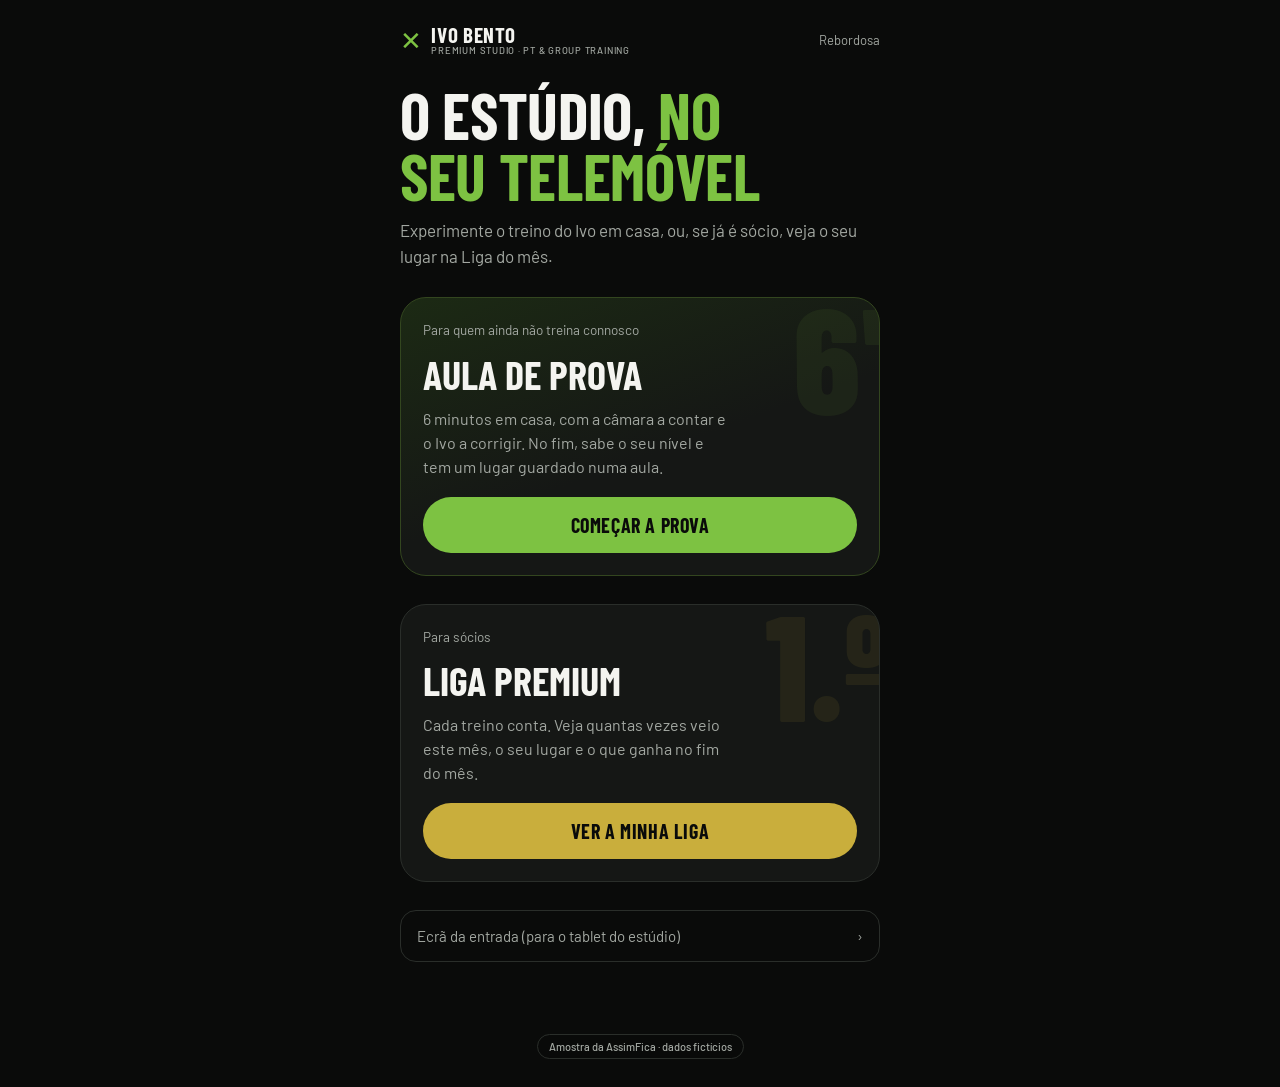
==== app/index.html @ 7d726864 "Amostra para o Ivo Bento Premium Studio: website e app Website do estúdio (abertura pelo X, modalida" ====
<!DOCTYPE html>
<html lang="pt-PT">
<head>
<meta charset="utf-8">
<meta name="robots" content="noindex, nofollow">
<meta name="viewport" content="width=device-width, initial-scale=1, viewport-fit=cover">
<title>Ivo Bento Premium Studio</title>
<meta name="theme-color" content="#0A0B0A">
<link rel="manifest" href="manifest.webmanifest">
<link rel="apple-touch-icon" href="icone-192.png">
<meta name="apple-mobile-web-app-capable" content="yes">
<meta name="apple-mobile-web-app-status-bar-style" content="black-translucent">
<link rel="preconnect" href="https://fonts.googleapis.com">
<link rel="preconnect" href="https://fonts.gstatic.com" crossorigin>
<link href="https://fonts.googleapis.com/css2?family=Barlow+Condensed:wght@600;700;800&family=Barlow:wght@400;500;600&display=swap" rel="stylesheet">
<link rel="stylesheet" href="comum.css">
<style>
.pag { max-width: 520px; margin: 0 auto; padding: max(24px, env(safe-area-inset-top)) 20px 64px; display: grid; gap: 28px; }
.topo { display: flex; justify-content: space-between; align-items: center; }
.topo .onde { font-size: 13px; color: var(--suave); }
.ola h1 { font-size: clamp(46px, 13vw, 64px); }
.ola h1 span { color: var(--verde); }
.ola p { color: var(--suave); margin-top: 12px; font-size: 17px; }
.entrada { display: grid; gap: 14px; text-decoration: none; background: var(--placa); border: 1px solid var(--linha); border-radius: 26px; padding: 22px; position: relative; overflow: hidden; }
.entrada .para { font-size: 13.5px; color: var(--suave); }
.entrada h2 { font-size: 40px; }
.entrada p { color: var(--suave); font-size: 16px; max-width: 34ch; }
.entrada .btn { margin-top: 4px; }
.entrada.prova { background: linear-gradient(160deg, #1C2A14 0%, #151715 55%); border-color: #33461f; }
.entrada .marca-d { position: absolute; right: -10px; top: -18px; font: 800 150px/1 var(--f-titulo); color: rgba(125,194,66,.08); pointer-events: none; }
.entrada.liga .marca-d { color: rgba(201,174,60,.09); }
.mais { display: grid; gap: 10px; font-size: 15px; color: var(--suave); }
.mais a { display: flex; justify-content: space-between; padding: 14px 16px; border: 1px solid var(--linha); border-radius: 16px; text-decoration: none; }
.instalar { display: none; }
.instalar.mostra { display: block; }
.ios { font-size: 14px; color: var(--suave); border: 1px dashed var(--linha); border-radius: 16px; padding: 14px 16px; }
</style>
</head>
<body>
<main class="pag">
  <header class="topo">
    <a class="logo" href="../index.html"><span class="x">✕</span><span>Ivo Bento<small>Premium Studio · PT &amp; Group Training</small></span></a>
    <span class="onde">Rebordosa</span>
  </header>

  <section class="ola">
    <h1>O estúdio, <span>no seu telemóvel</span></h1>
    <p>Experimente o treino do Ivo em casa, ou, se já é sócio, veja o seu lugar na Liga do mês.</p>
  </section>

  <a class="entrada prova" href="prova.html">
    <span class="marca-d" aria-hidden="true">6'</span>
    <span class="para">Para quem ainda não treina connosco</span>
    <h2>Aula de Prova</h2>
    <p>6 minutos em casa, com a câmara a contar e o Ivo a corrigir. No fim, sabe o seu nível e tem um lugar guardado numa aula.</p>
    <span class="btn">Começar a prova</span>
  </a>

  <a class="entrada liga" href="liga.html">
    <span class="marca-d" aria-hidden="true">1.º</span>
    <span class="para">Para sócios</span>
    <h2>Liga Premium</h2>
    <p>Cada treino conta. Veja quantas vezes veio este mês, o seu lugar e o que ganha no fim do mês.</p>
    <span class="btn ouro">Ver a minha Liga</span>
  </a>

  <div class="instalar" id="instalar"><button class="btn sec" id="btn-instalar" type="button">Pôr no ecrã principal</button></div>
  <p class="ios" id="ios" hidden>Para ter o estúdio como uma app no iPhone: toque em Partilhar e depois em «Adicionar ao ecrã principal».</p>

  <nav class="mais" aria-label="Mais">
    <a href="porta.html"><span>Ecrã da entrada (para o tablet do estúdio)</span><span aria-hidden="true">›</span></a>
  </nav>
</main>
<span class="amostra">Amostra da AssimFica · dados fictícios</span>
<script>
let pedido = null;
window.addEventListener('beforeinstallprompt', e => { e.preventDefault(); pedido = e; document.getElementById('instalar').classList.add('mostra'); });
document.getElementById('btn-instalar').addEventListener('click', async () => { if (!pedido) return; pedido.prompt(); await pedido.userChoice; pedido = null; document.getElementById('instalar').classList.remove('mostra'); });
const ios = /iphone|ipad|ipod/i.test(navigator.userAgent) && !window.navigator.standalone;
if (ios) document.getElementById('ios').hidden = false;
if ('serviceWorker' in navigator) navigator.serviceWorker.register('sw.js').catch(() => {});
</script>
</body>
</html>
---- app/comum.css ----
/* Amostra da AssimFica para o Ivo Bento Premium Studio (6/11/2026).
   A identidade do estúdio: preto, o verde do X do logótipo, o dourado do «Pre Stage». */
:root {
  --preto: #0A0B0A;
  --placa: #151715;
  --placa2: #1E211E;
  --linha: #2A2E2A;
  --branco: #F4F4F0;
  --suave: #A3A8A2;
  --verde: #7DC242;
  --ouro: #C9AE3C;
  --erro: #FF6A55;
  --f-titulo: "Barlow Condensed", "Arial Narrow", system-ui, sans-serif;
  --f-corpo: "Barlow", system-ui, -apple-system, "Segoe UI", sans-serif;
  color-scheme: dark;
}
* { box-sizing: border-box; margin: 0; padding: 0; -webkit-tap-highlight-color: transparent; }
html, body { min-height: 100%; }
body { background: var(--preto); color: var(--branco); font: 400 17px/1.5 var(--f-corpo); }
button { font: inherit; color: inherit; border: 0; background: none; cursor: pointer; }
input, select { font: inherit; color: inherit; }
a { color: inherit; }
:focus-visible { outline: 2px solid var(--verde); outline-offset: 3px; border-radius: 6px; }
h1, h2, h3 { font-family: var(--f-titulo); font-weight: 700; line-height: .95; letter-spacing: -.005em; text-transform: uppercase; text-wrap: balance; }

.logo { display: inline-flex; align-items: center; gap: 9px; font: 700 21px/1 var(--f-titulo); letter-spacing: .03em; text-decoration: none; text-transform: uppercase; }
.logo .x { color: var(--verde); font-size: 26px; line-height: 1; }
.logo small { display: block; font: 500 9.5px/1.25 var(--f-corpo); letter-spacing: .08em; color: var(--suave); }

.btn { display: flex; align-items: center; justify-content: center; gap: 10px; min-height: 56px; padding: 0 24px; border-radius: 999px; background: var(--verde); color: #0A0B0A; font: 700 20px/1 var(--f-titulo); letter-spacing: .03em; text-transform: uppercase; text-decoration: none; width: 100%; transition: transform .15s ease, opacity .15s ease; }
.btn:active { transform: scale(.98); }
.btn.sec { background: var(--placa2); color: var(--branco); border: 1px solid var(--linha); }
.btn.ouro { background: var(--ouro); }
.btn[disabled] { opacity: .4; pointer-events: none; }

.amostra { display: block; width: fit-content; margin: 8px auto 28px; font: 500 11px/1 var(--f-corpo); color: var(--suave); background: rgba(10,11,10,.88); border: 1px solid var(--linha); padding: 6px 11px; border-radius: 999px; white-space: nowrap; pointer-events: none; }
.amostra.fixa { position: fixed; left: 50%; bottom: 10px; transform: translateX(-50%); margin: 0; z-index: 80; }
@media (prefers-reduced-motion: reduce) { *, *::before, *::after { animation-duration: .01ms !important; transition-duration: .01ms !important; } }
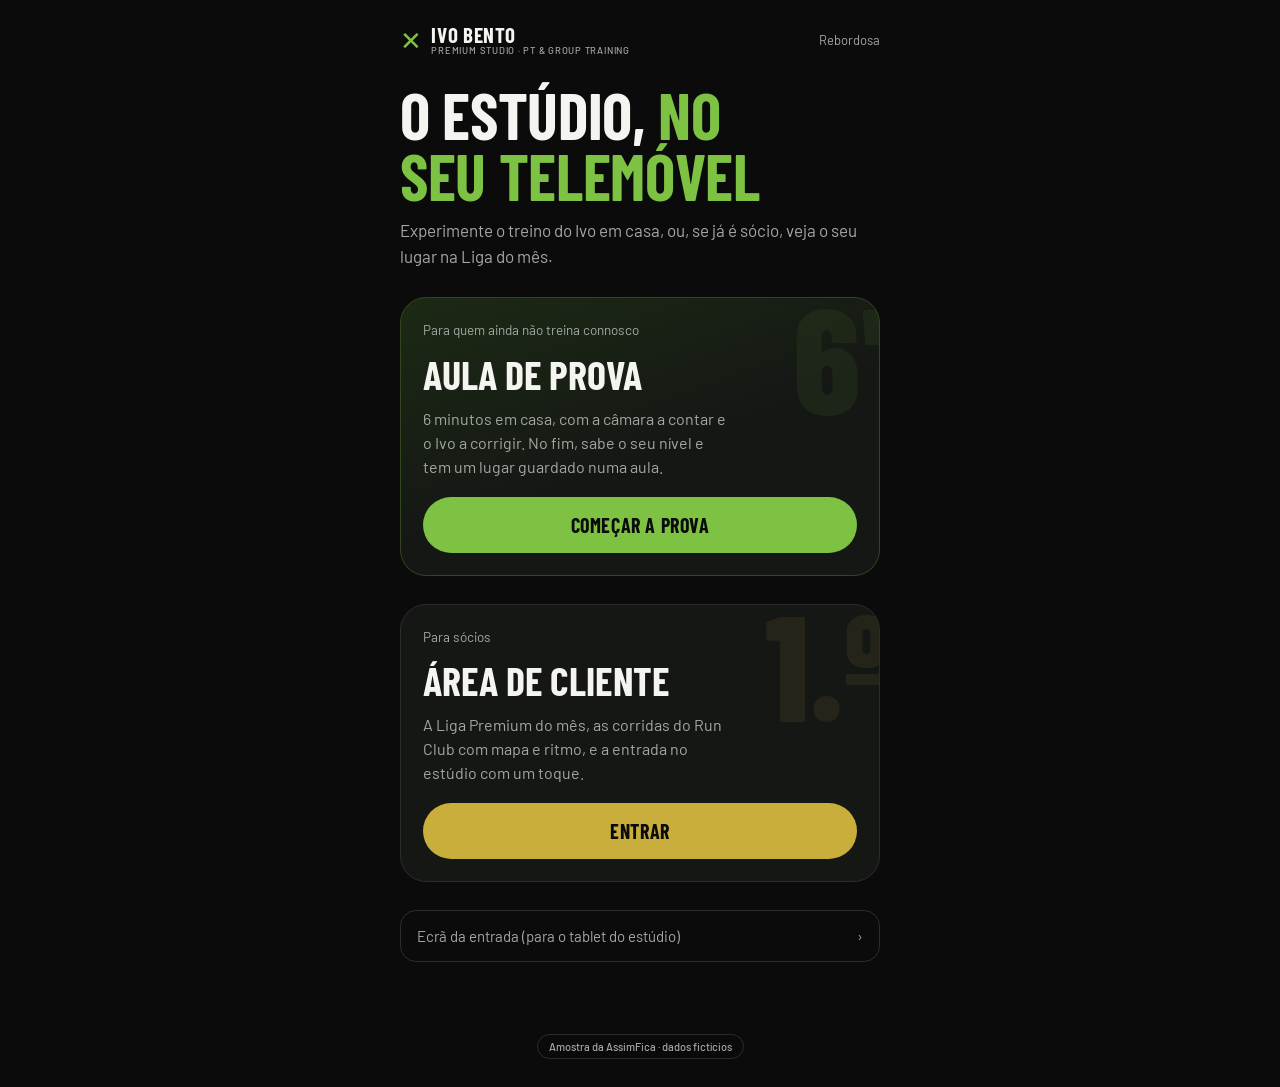
==== commit ea38da4f: "Barra suspensa e área de cliente com a Liga e o Run Club A barra do website passa a uma pílula centr" ====
--- a/app/index.html
+++ b/app/index.html
@@ -56,12 +56,12 @@
     <span class="btn">Começar a prova</span>
   </a>
 
-  <a class="entrada liga" href="liga.html">
+  <a class="entrada liga" href="entrar.html">
     <span class="marca-d" aria-hidden="true">1.º</span>
     <span class="para">Para sócios</span>
-    <h2>Liga Premium</h2>
-    <p>Cada treino conta. Veja quantas vezes veio este mês, o seu lugar e o que ganha no fim do mês.</p>
-    <span class="btn ouro">Ver a minha Liga</span>
+    <h2>Área de cliente</h2>
+    <p>A Liga Premium do mês, as corridas do Run Club com mapa e ritmo, e a entrada no estúdio com um toque.</p>
+    <span class="btn ouro">Entrar</span>
   </a>
 
   <div class="instalar" id="instalar"><button class="btn sec" id="btn-instalar" type="button">Pôr no ecrã principal</button></div>
